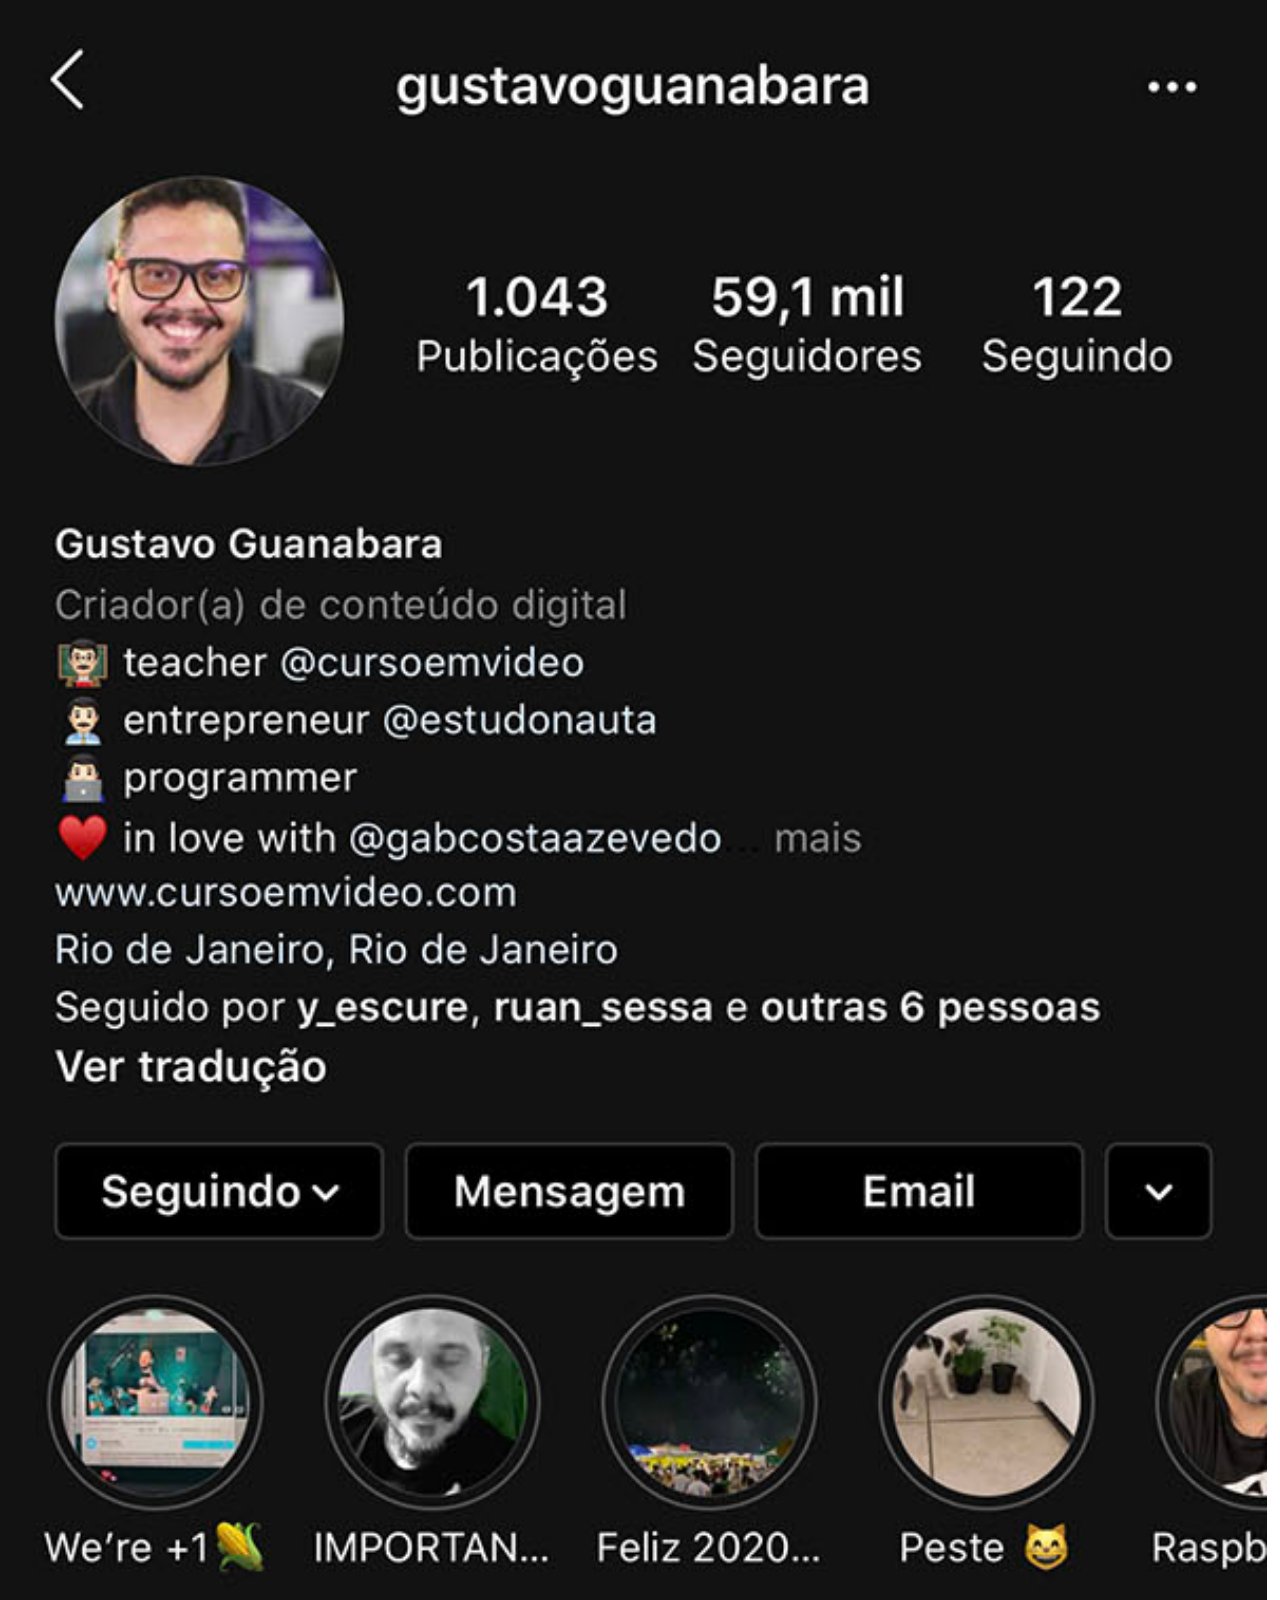
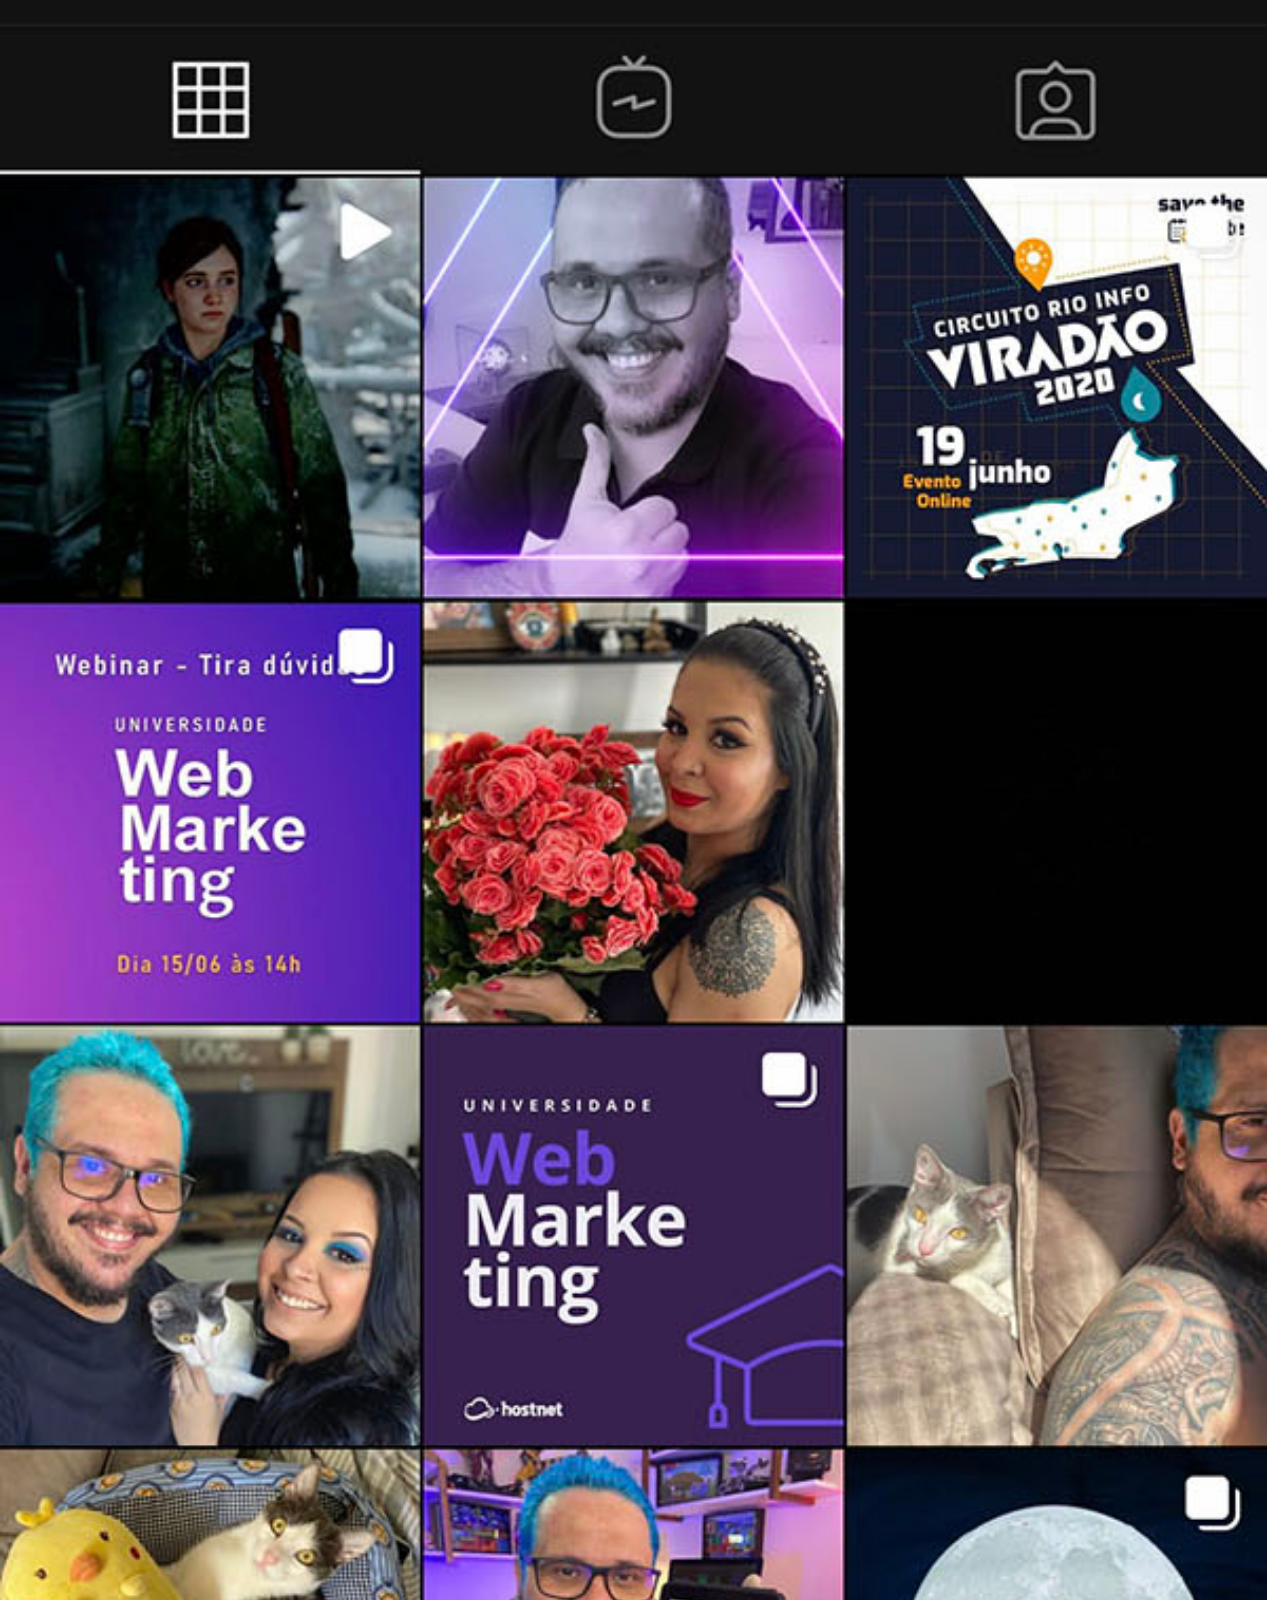
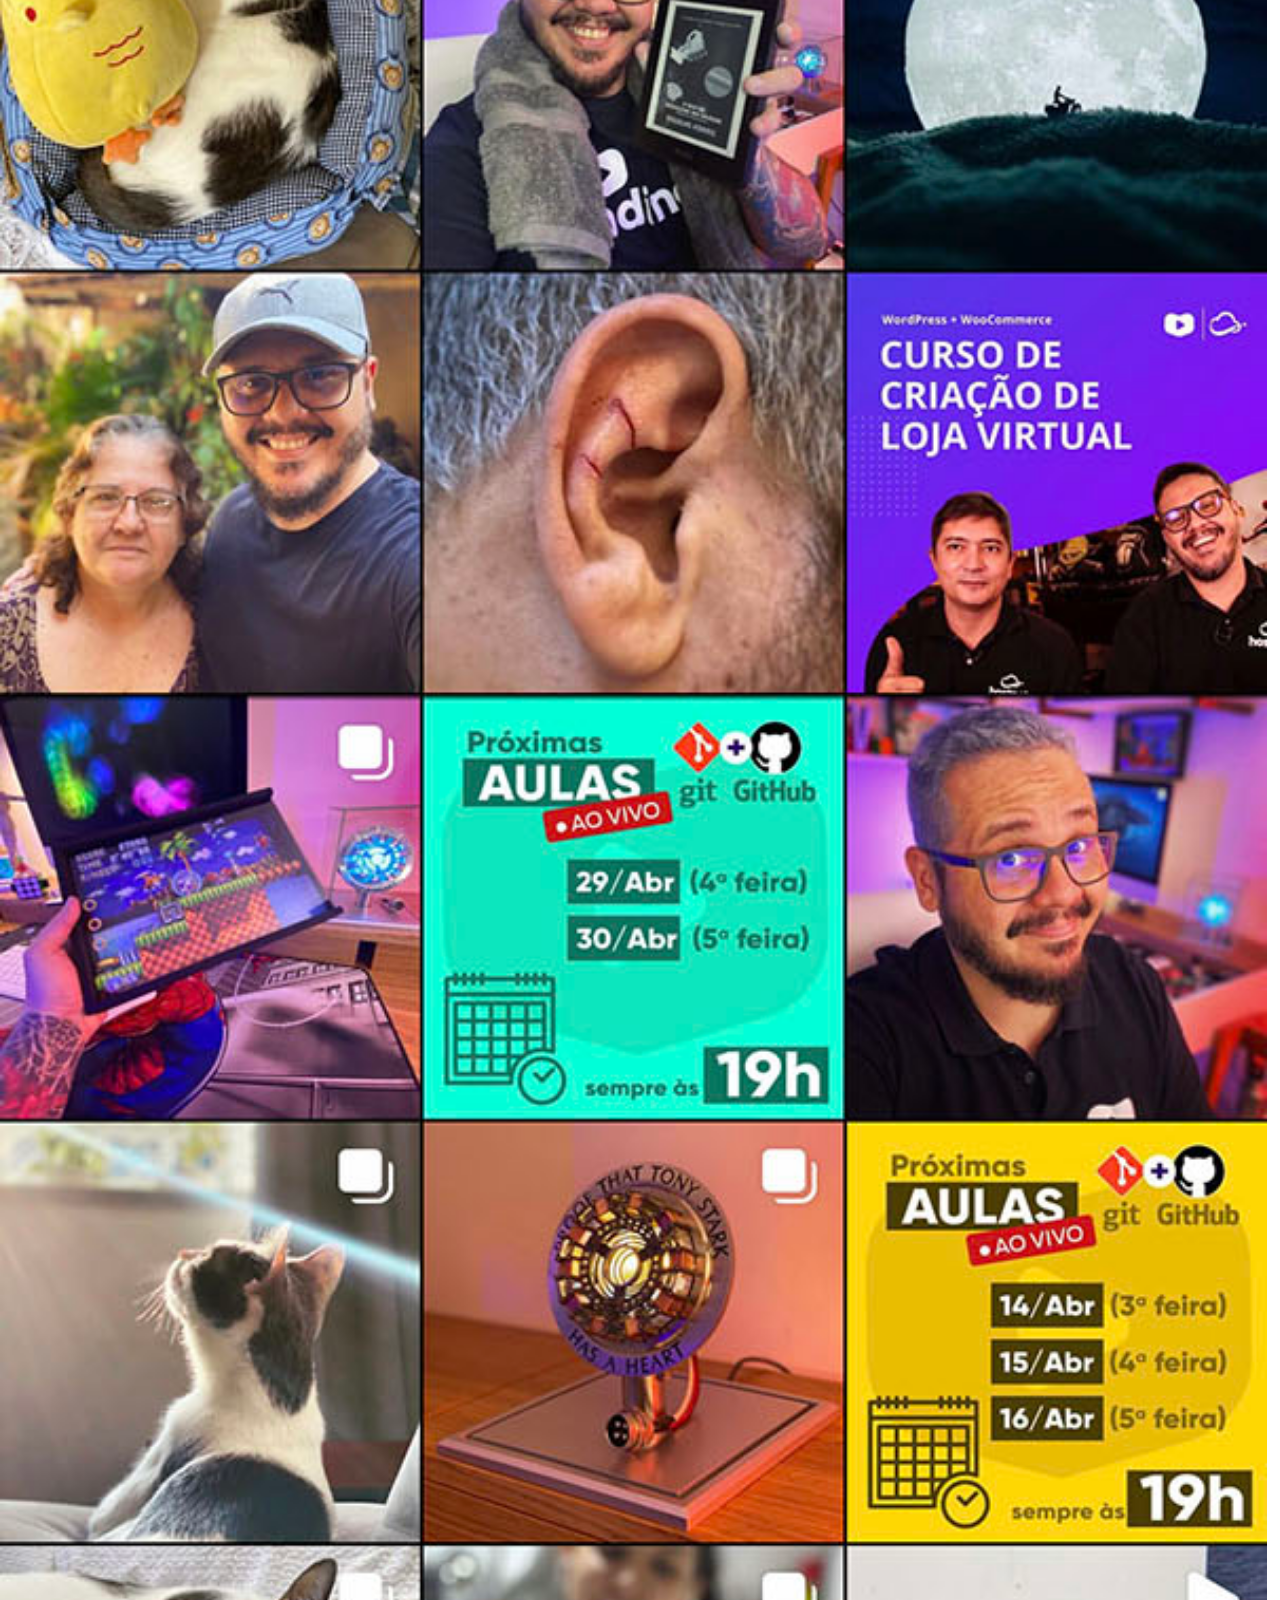
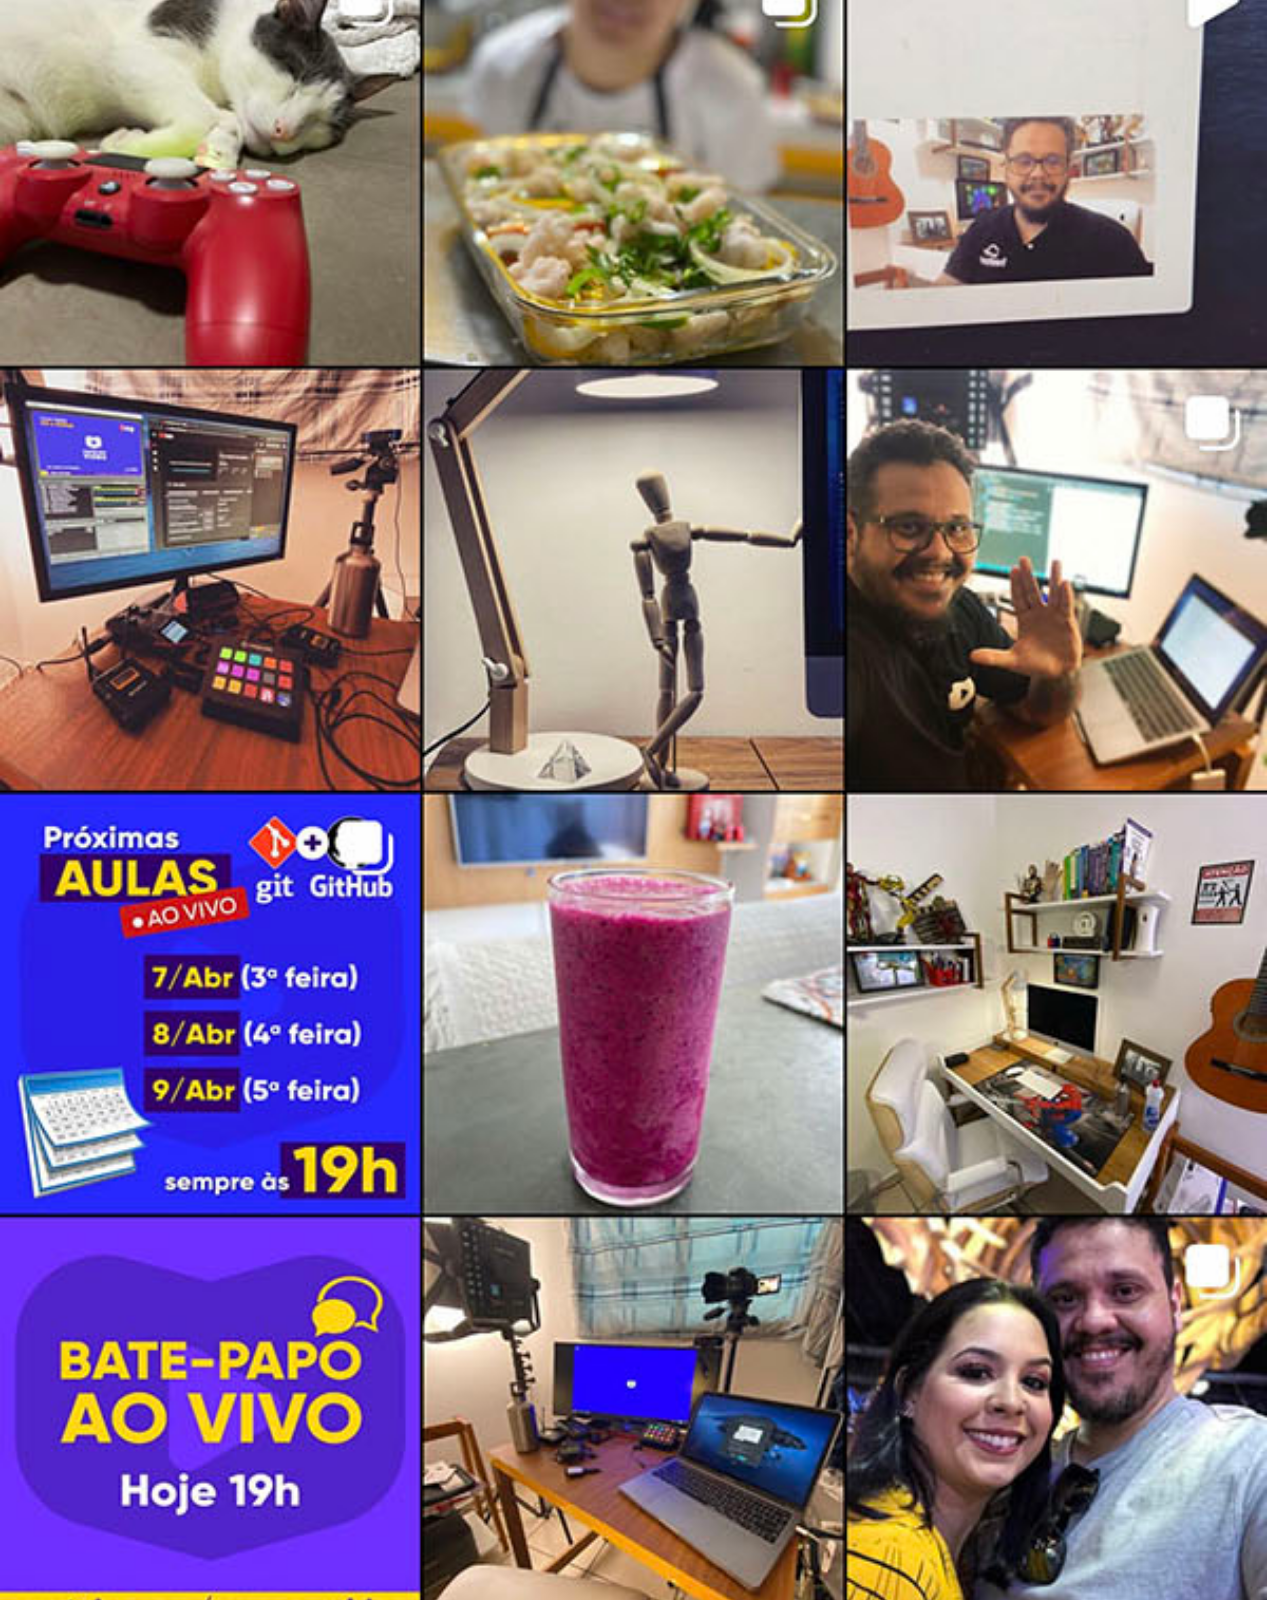
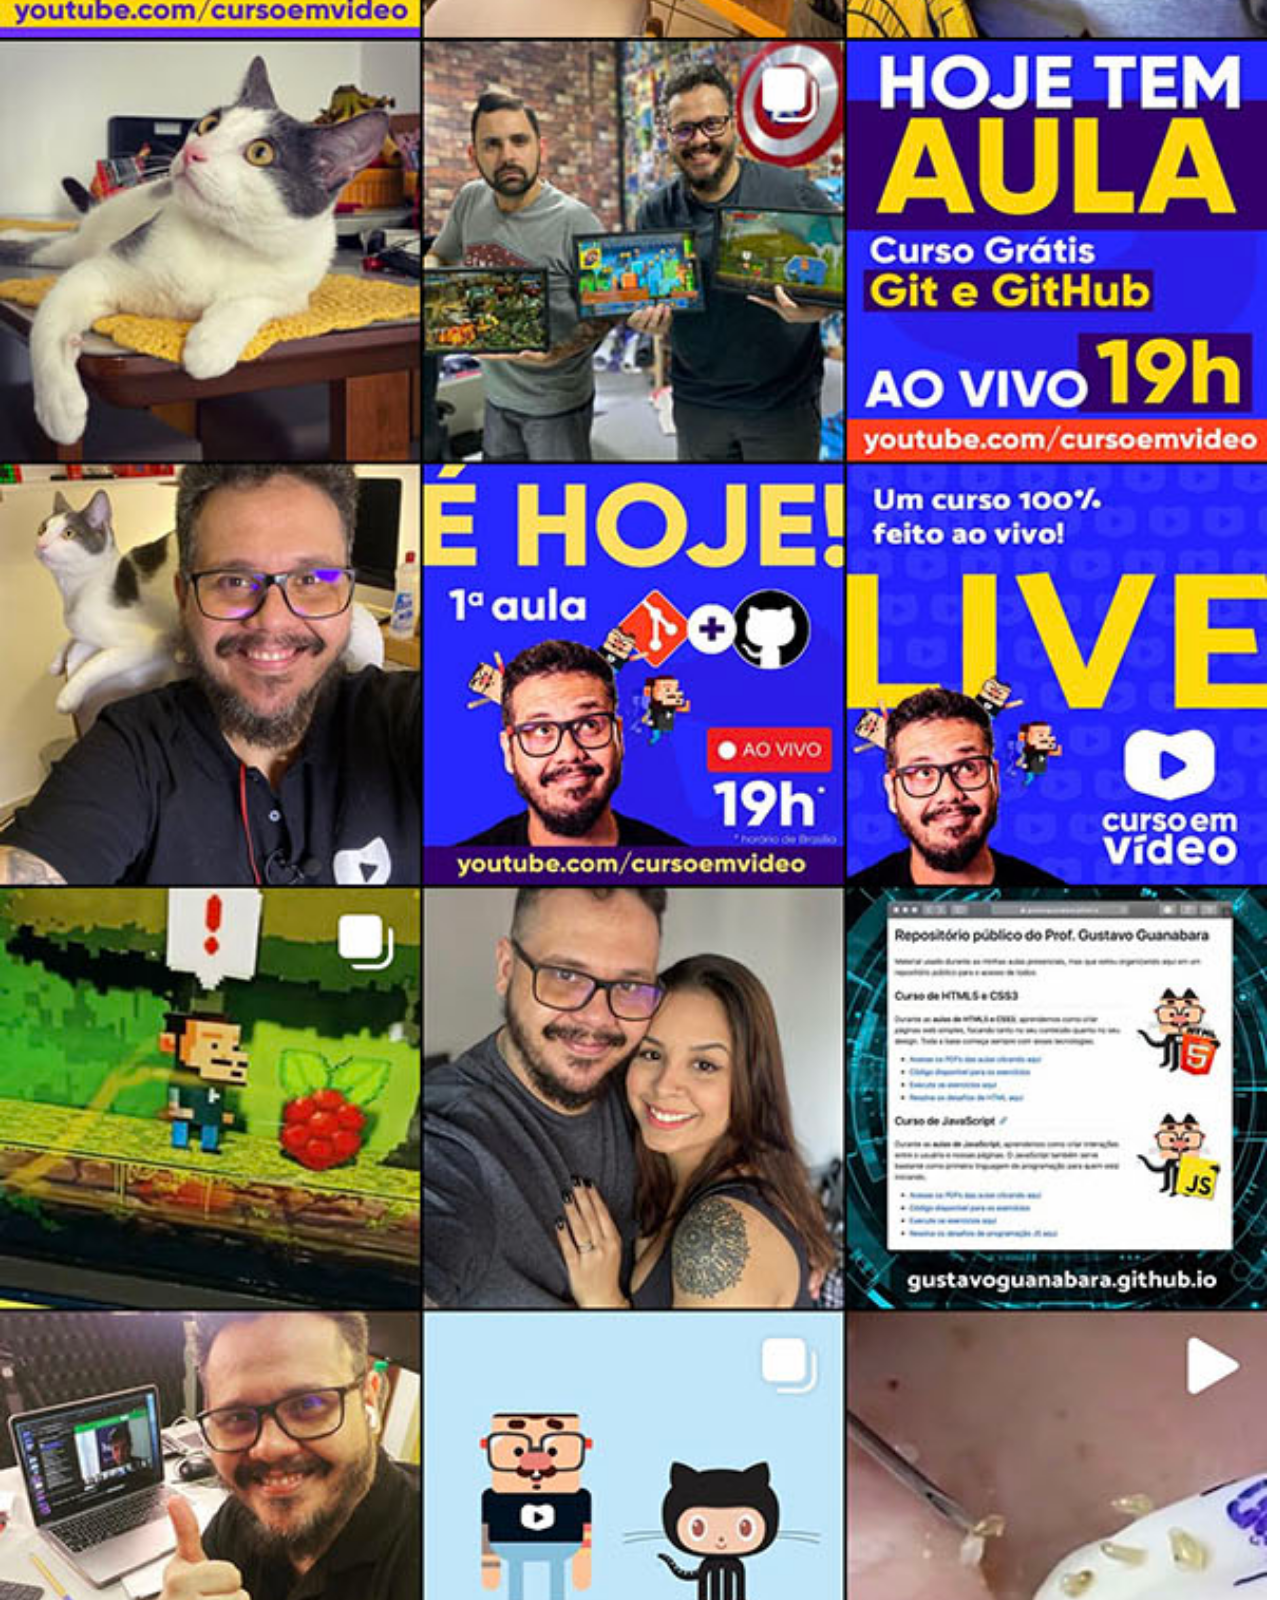
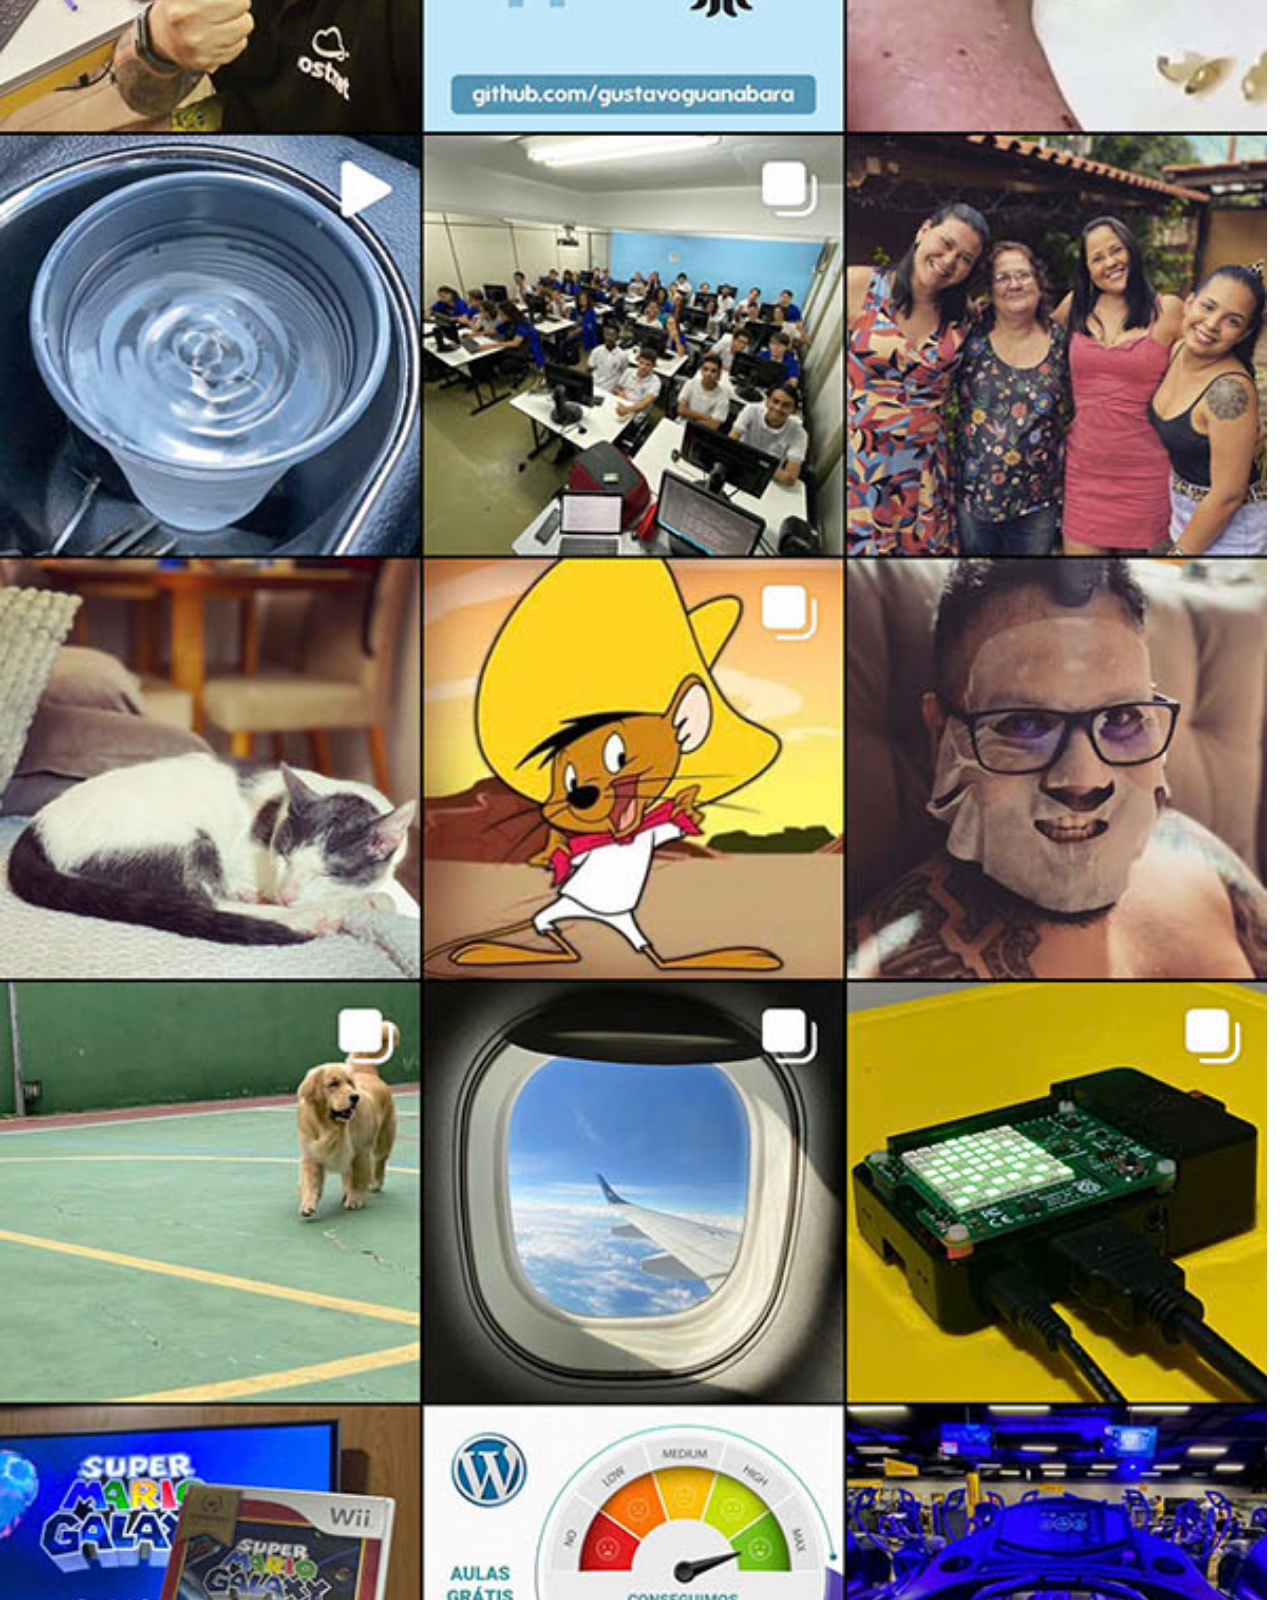
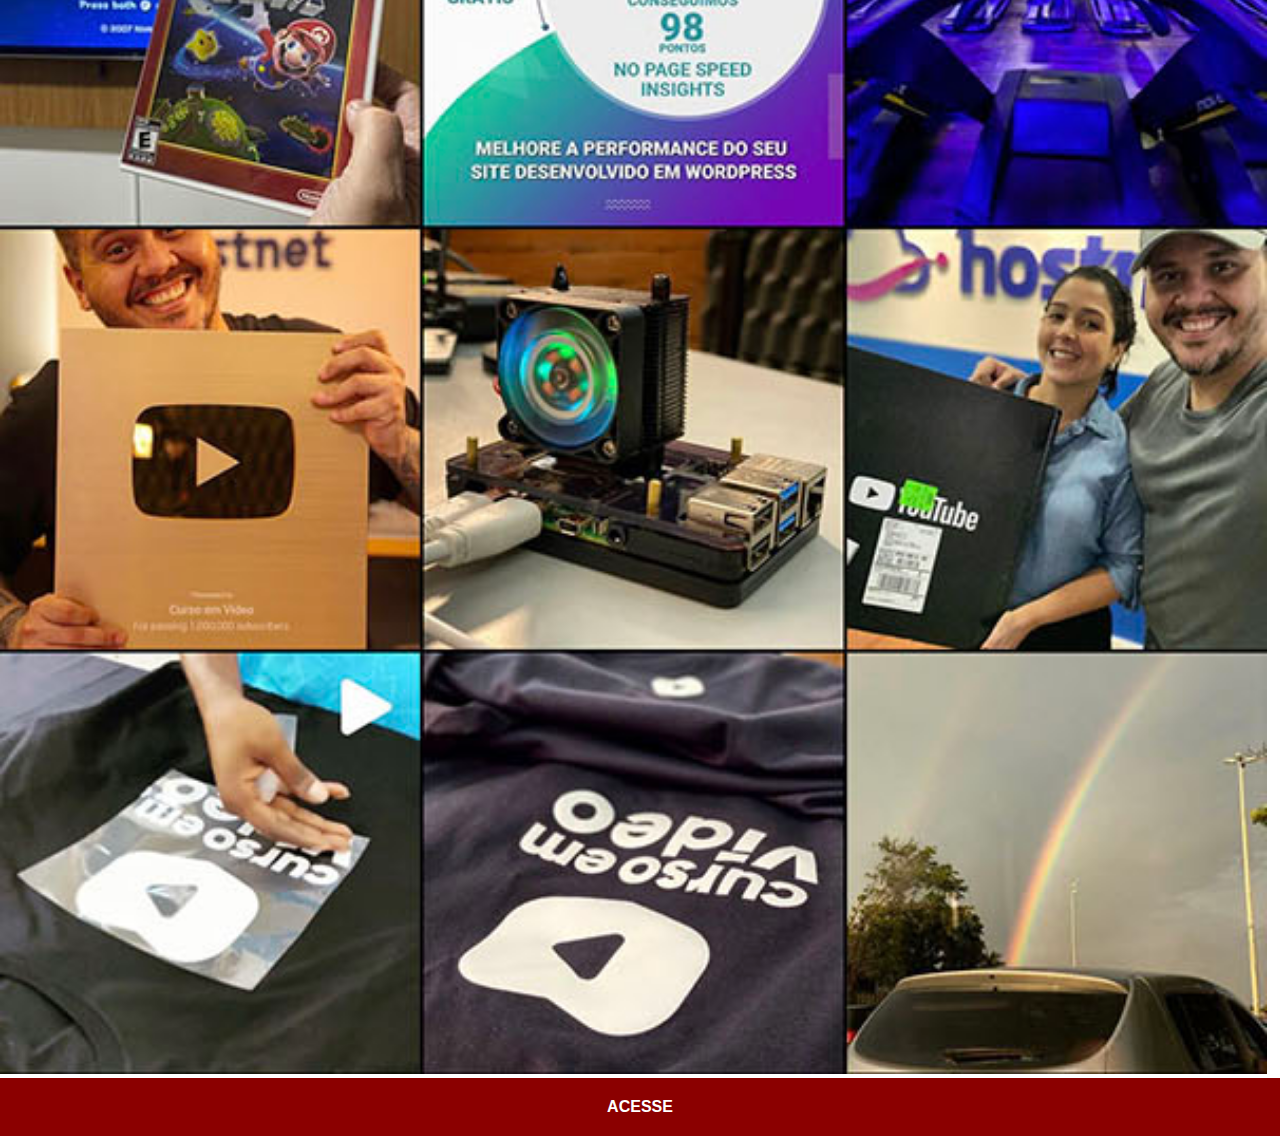
==== instagram.html @ b15ee108 "Criei o Projeto Social" ====
<!DOCTYPE html>
<html lang="pt-br">
<head>
    <meta charset="UTF-8">
    <meta http-equiv="X-UA-Compatible" content="IE=edge">
    <meta name="viewport" content="width=device-width, initial-scale=1.0">
    <title>Instagram</title>
    <link rel="stylesheet" href="estilos/social.css">
</head>
<body>
    <img src="imagens/tela-instagram.jpg" alt="Instagram">
    <a href="https://www.instagram.com/leamarisa_santos/" target="_blank">ACESSE</a>
</body>
</html>
---- estilos/social.css ----
@charset "UTF-8";

*{
    margin: 0px;
    padding: 0px;
    font-family: Arial, Helvetica, sans-serif;
}

::-webkit-scrollbar { /* esconder a barra de rolagem */
    width: 0px;
    height: 0px;
}

img {
    width: 99vw;    
}

a {
    display: block;
    background-color: darkred;
    color: white;
    padding: 20px;
    text-align: center;
    font-weight: bolder;
    text-decoration: none;
}

a:hover {
    background-color: red;
}
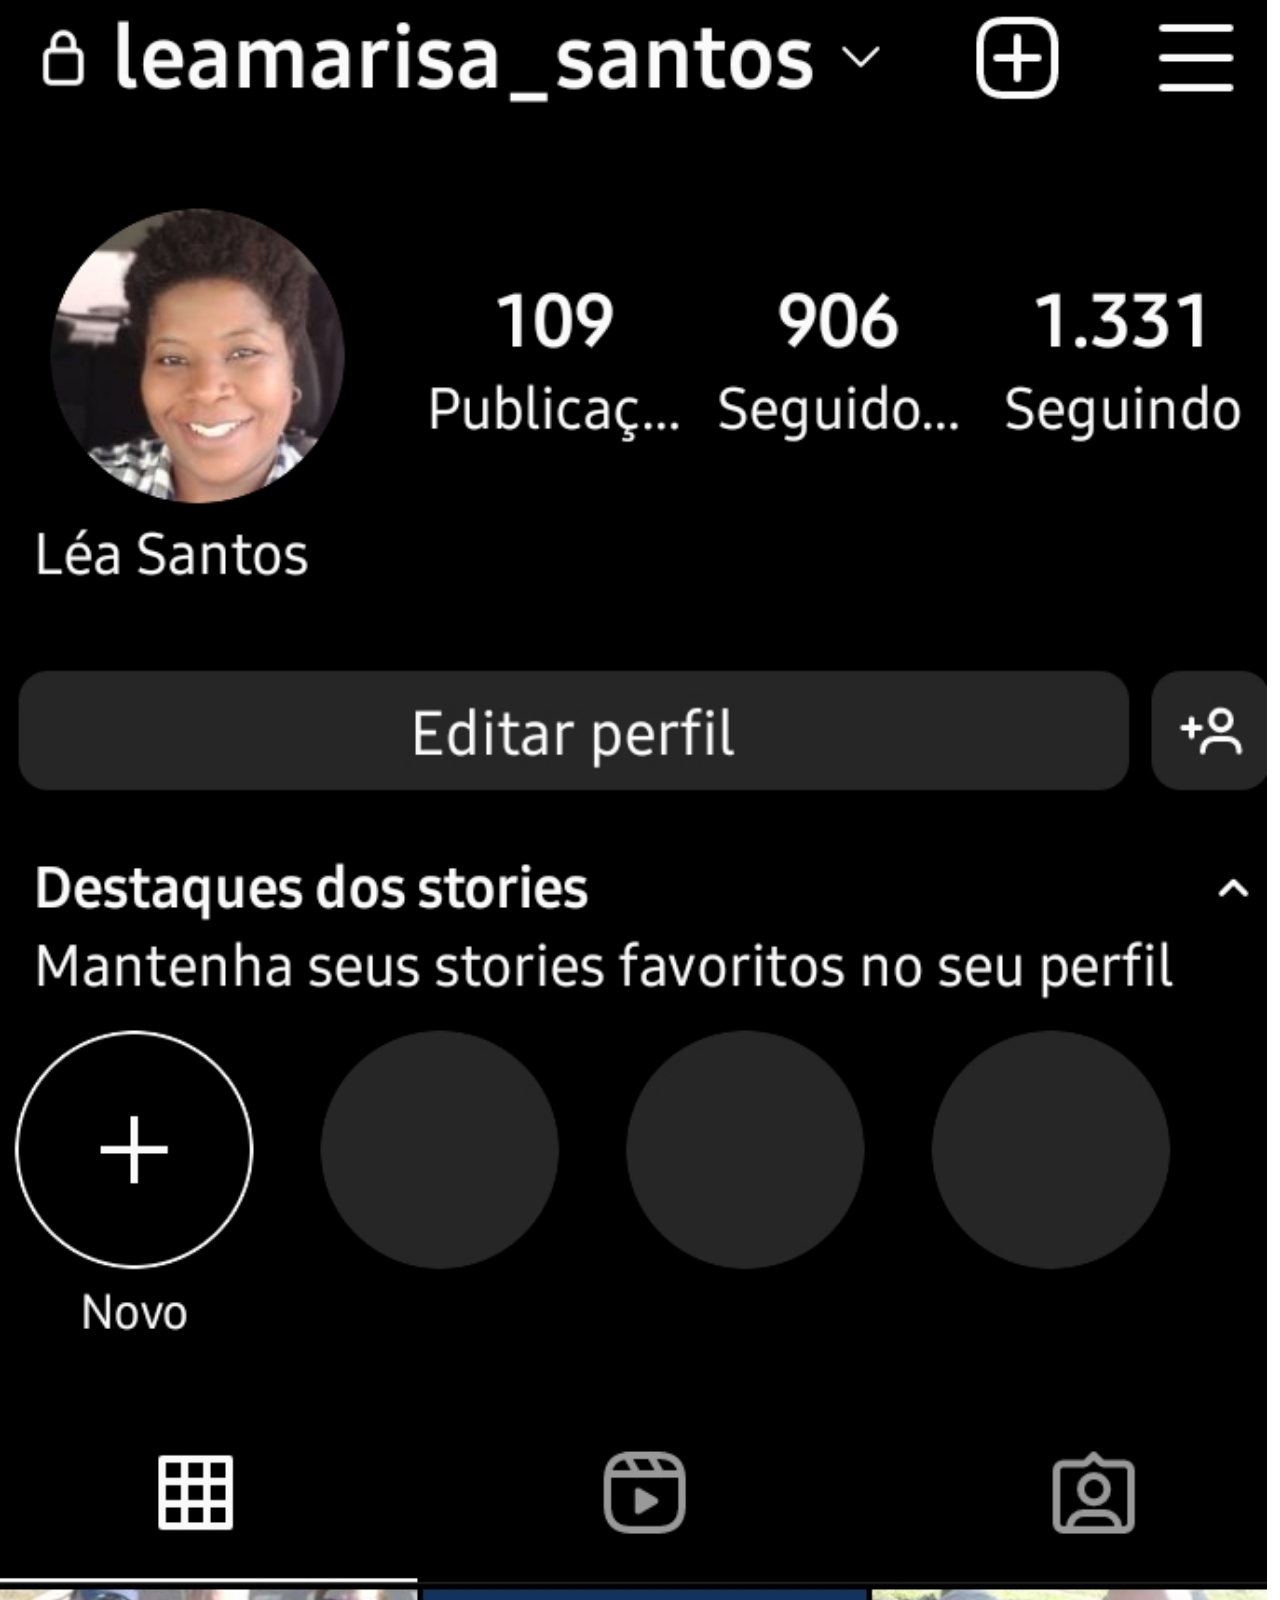
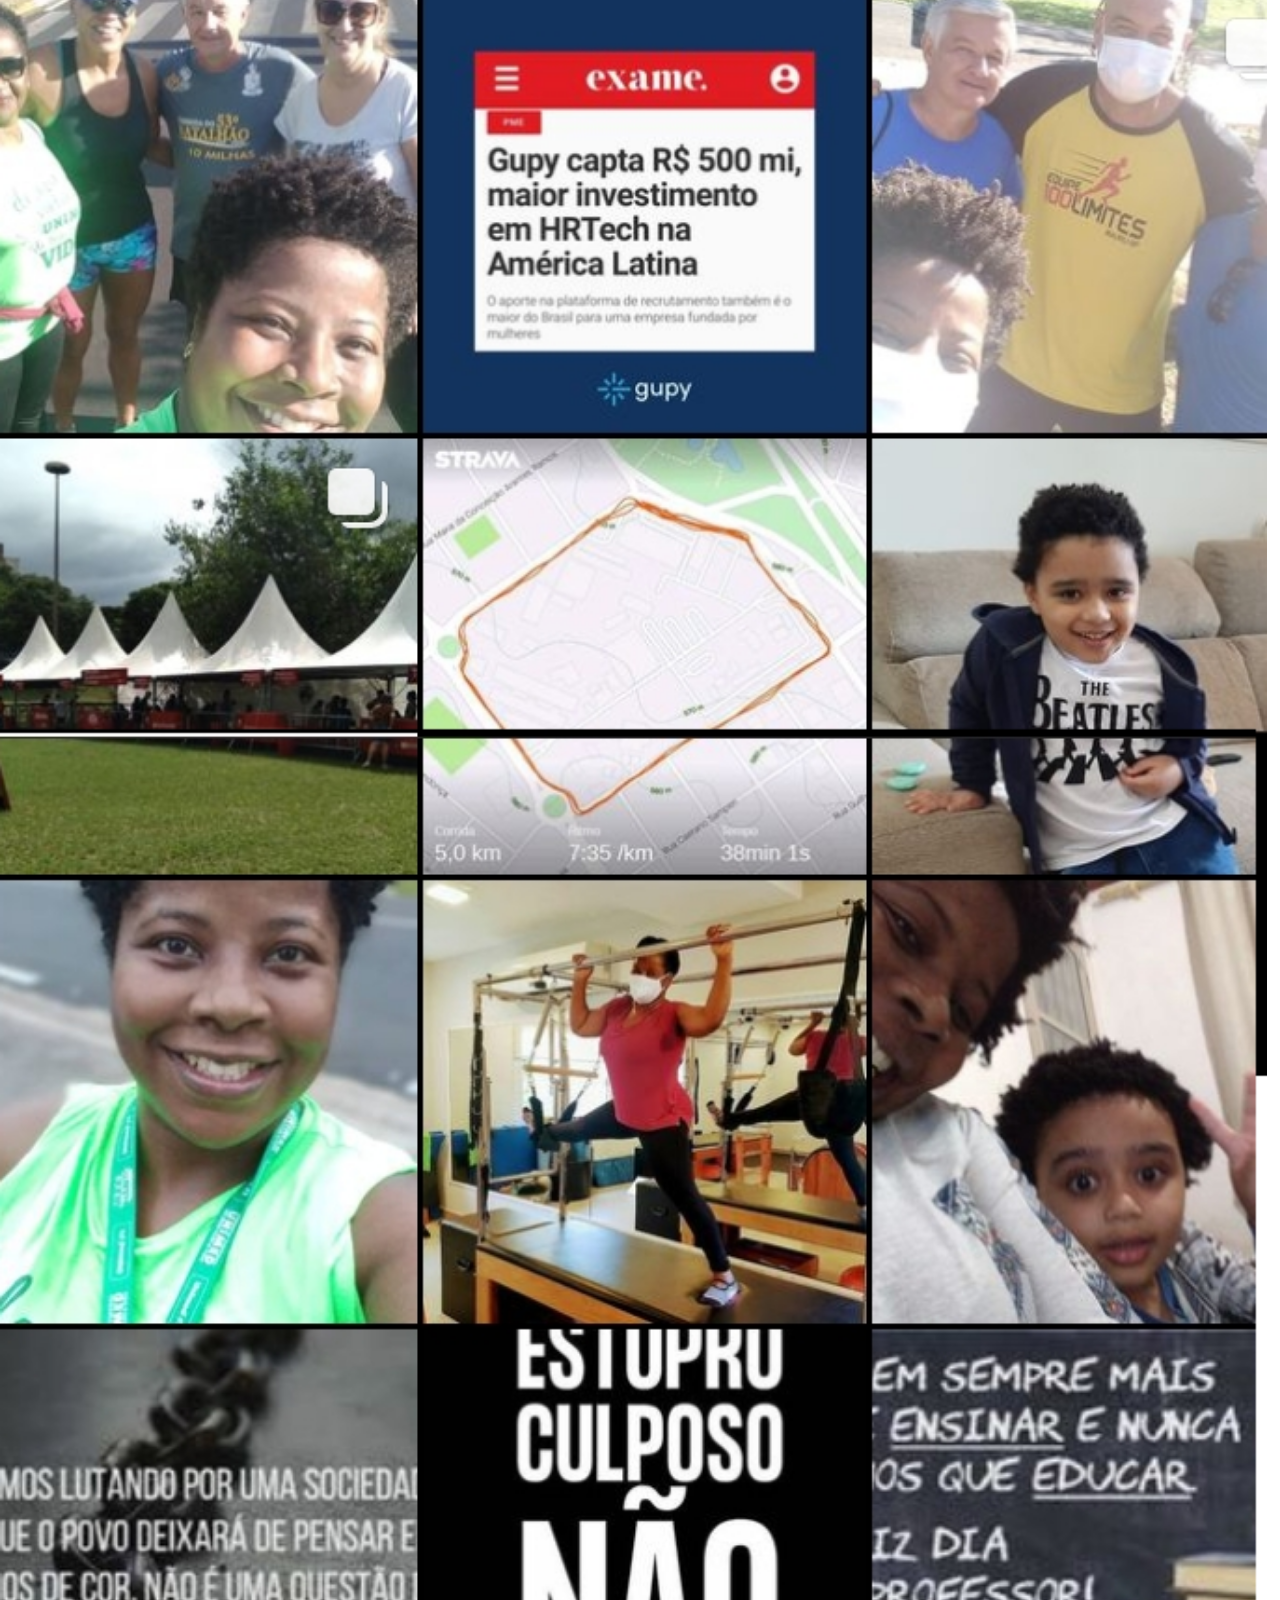
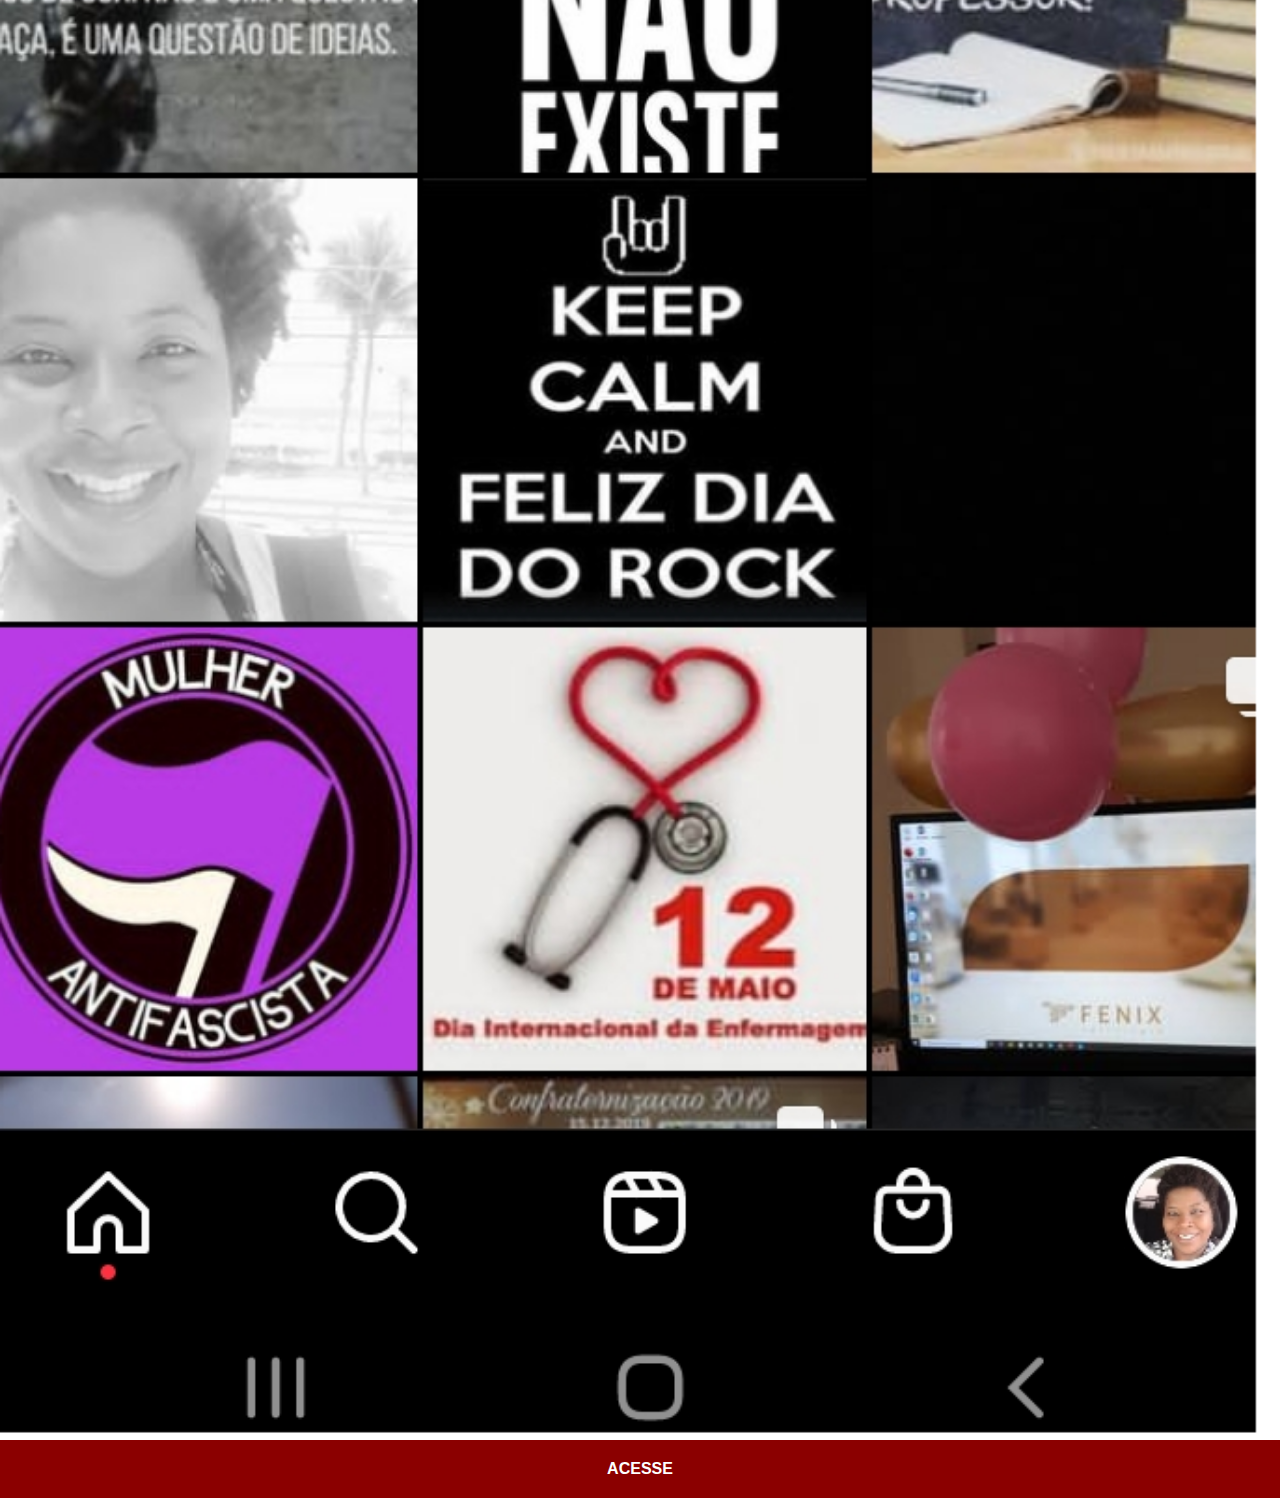
==== commit 28726d8e: "Alterei imagem tela-insta" ====
--- a/instagram.html
+++ b/instagram.html
@@ -8,7 +8,7 @@
     <link rel="stylesheet" href="estilos/social.css">
 </head>
 <body>
-    <img src="imagens/tela-instagram.jpg" alt="Instagram">
+    <img src="imagens/tela-insta.png" alt="Instagram">
     <a href="https://www.instagram.com/leamarisa_santos/" target="_blank">ACESSE</a>
 </body>
 </html>